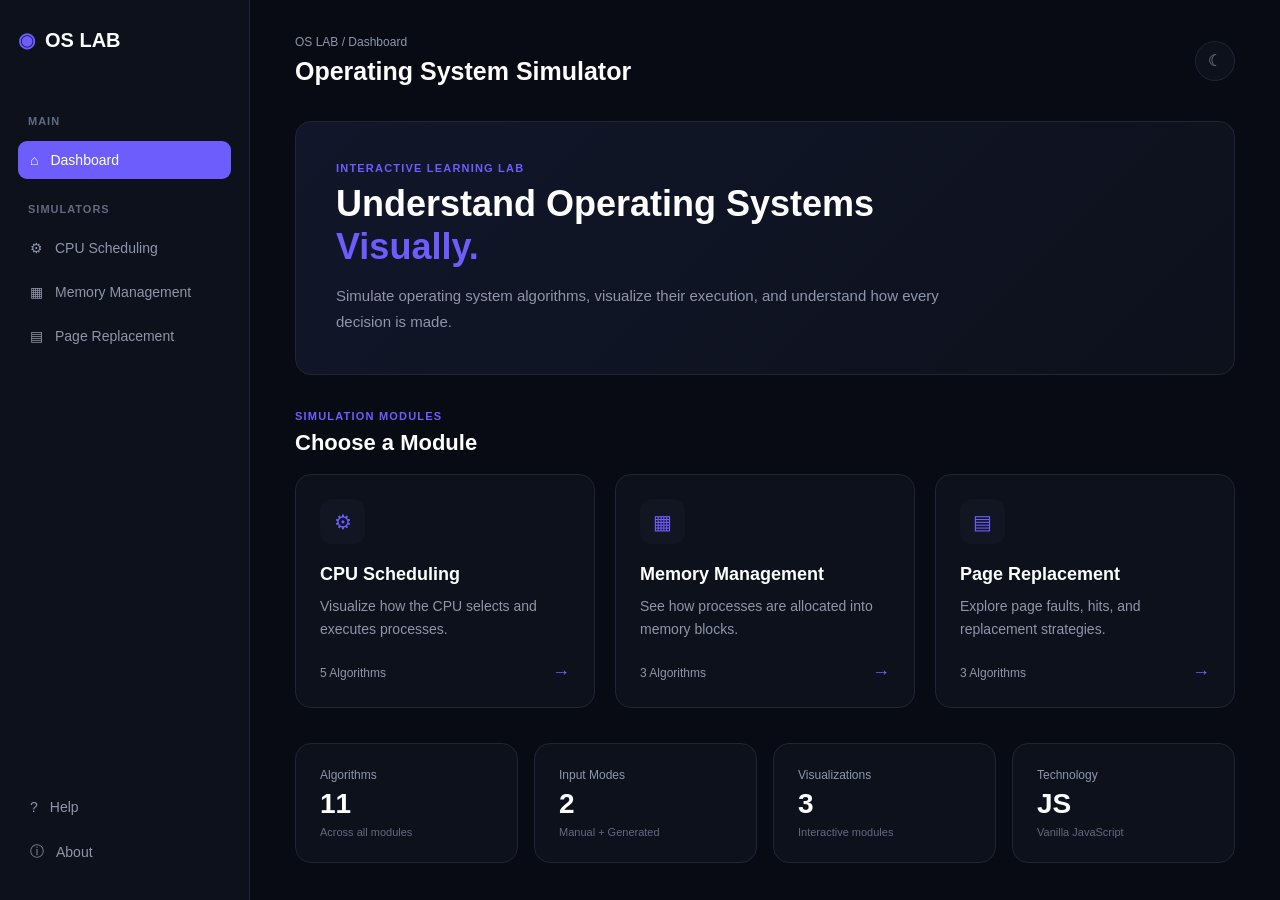
==== index.html @ 4fdc232c "Build OS Lab UI and theme functionality" ====
<!DOCTYPE html>
<html lang="en">

<head>

    <meta charset="UTF-8">

    <meta
        name="viewport"
        content="width=device-width, initial-scale=1.0"
    >

    <title>OS LAB - Dashboard</title>

    <link rel="stylesheet" href="css/style.css">
    <link rel="stylesheet" href="css/components.css">
    <link rel="stylesheet" href="css/dashboard.css">
    <link rel="stylesheet" href="css/responsive.css">

</head>


<body>

    <div class="app">

        <!-- =========================
             SIDEBAR
        ========================== -->

        <aside class="sidebar">

            <div class="logo">

                <span class="logo-icon">◉</span>

                <span>OS LAB</span>

            </div>


            <nav class="navigation">

                <p class="nav-heading">MAIN</p>

                <a
                    href="index.html"
                    class="nav-item active"
                >
                    <span>⌂</span>
                    <span>Dashboard</span>
                </a>


                <p class="nav-heading">SIMULATORS</p>

                <a
                    href="pages/cpu.html"
                    class="nav-item"
                >
                    <span>⚙</span>
                    <span>CPU Scheduling</span>
                </a>


                <a
                    href="pages/memory.html"
                    class="nav-item"
                >
                    <span>▦</span>
                    <span>Memory Management</span>
                </a>


                <a
                    href="pages/paging.html"
                    class="nav-item"
                >
                    <span>▤</span>
                    <span>Page Replacement</span>
                </a>

            </nav>


            <div class="sidebar-bottom">

                <a
                    href="pages/help.html"
                    class="nav-item"
                >
                    <span>?</span>
                    <span>Help</span>
                </a>


                <a
                    href="pages/about.html"
                    class="nav-item"
                >
                    <span>ⓘ</span>
                    <span>About</span>
                </a>

            </div>

        </aside>


        <!-- =========================
             MAIN CONTENT
        ========================== -->

        <main class="main-content">


            <!-- TOP BAR -->

            <header class="topbar">

                <div>

                    <p class="breadcrumb">
                        OS LAB / Dashboard
                    </p>

                    <h1>
                        Operating System Simulator
                    </h1>

                </div>


                <button
                    class="theme-button"
                    id="themeToggle"
                    aria-label="Toggle theme"
                >
                    ☾
                </button>

            </header>


            <!-- =========================
                 WELCOME
            ========================== -->

            <section class="welcome-section">

                <div class="welcome-text">

                    <p class="eyebrow">
                        INTERACTIVE LEARNING LAB
                    </p>

                    <h2>
                        Understand Operating Systems
                        <span>Visually.</span>
                    </h2>

                    <p>
                        Simulate operating system algorithms,
                        visualize their execution, and understand
                        how every decision is made.
                    </p>

                </div>

            </section>


            <!-- =========================
                 MODULES
            ========================== -->

            <section class="modules-section">

                <div class="section-header">

                    <div>

                        <p class="eyebrow">
                            SIMULATION MODULES
                        </p>

                        <h2>
                            Choose a Module
                        </h2>

                    </div>

                </div>


                <div class="module-grid">


                    <!-- CPU -->

                    <a
                        href="pages/cpu.html"
                        class="module-card"
                    >

                        <div class="card-icon">
                            ⚙
                        </div>

                        <h3>
                            CPU Scheduling
                        </h3>

                        <p>
                            Visualize how the CPU selects
                            and executes processes.
                        </p>

                        <div class="card-footer">

                            <span>
                                5 Algorithms
                            </span>

                            <span class="arrow">
                                →
                            </span>

                        </div>

                    </a>


                    <!-- MEMORY -->

                    <a
                        href="pages/memory.html"
                        class="module-card"
                    >

                        <div class="card-icon">
                            ▦
                        </div>

                        <h3>
                            Memory Management
                        </h3>

                        <p>
                            See how processes are allocated
                            into memory blocks.
                        </p>

                        <div class="card-footer">

                            <span>
                                3 Algorithms
                            </span>

                            <span class="arrow">
                                →
                            </span>

                        </div>

                    </a>


                    <!-- PAGING -->

                    <a
                        href="pages/paging.html"
                        class="module-card"
                    >

                        <div class="card-icon">
                            ▤
                        </div>

                        <h3>
                            Page Replacement
                        </h3>

                        <p>
                            Explore page faults, hits,
                            and replacement strategies.
                        </p>

                        <div class="card-footer">

                            <span>
                                3 Algorithms
                            </span>

                            <span class="arrow">
                                →
                            </span>

                        </div>

                    </a>

                </div>

            </section>


            <!-- =========================
                 STATISTICS
            ========================== -->

            <section class="stats-section">


                <article class="stat-card">

                    <span class="stat-label">
                        Algorithms
                    </span>

                    <strong>
                        11
                    </strong>

                    <span class="stat-description">
                        Across all modules
                    </span>

                </article>


                <article class="stat-card">

                    <span class="stat-label">
                        Input Modes
                    </span>

                    <strong>
                        2
                    </strong>

                    <span class="stat-description">
                        Manual + Generated
                    </span>

                </article>


                <article class="stat-card">

                    <span class="stat-label">
                        Visualizations
                    </span>

                    <strong>
                        3
                    </strong>

                    <span class="stat-description">
                        Interactive modules
                    </span>

                </article>


                <article class="stat-card">

                    <span class="stat-label">
                        Technology
                    </span>

                    <strong>
                        JS
                    </strong>

                    <span class="stat-description">
                        Vanilla JavaScript
                    </span>

                </article>

            </section>

        </main>

    </div>


    <script type="module" src="js/app.js"></script>

</body>

</html>
---- css/style.css ----
/* =================================
   OS LAB - GLOBAL STYLES
================================= */


/* ---------- RESET ---------- */

* {
    margin: 0;
    padding: 0;
    box-sizing: border-box;
}


/* ---------- VARIABLES ---------- */

:root {
    --bg: #080b14;
    --surface: #0d111c;
    --surface-light: #111622;

    --border: #202637;
    --border-light: #293044;

    --text: #ffffff;
    --text-muted: #8d96aa;

    --accent: #6d5dfc;
    --accent-hover: #7b6cff;

    --danger: #ff6b6b;

    --radius: 16px;
    --small-radius: 9px;

    --space: 24px;
}


/* ---------- BODY ---------- */

body {
    font-family: Arial, sans-serif;

    background: var(--bg);
    color: var(--text);

    min-height: 100vh;
}


/* ---------- LINKS ---------- */

a {
    color: inherit;
    text-decoration: none;
}


/* ---------- BUTTONS ---------- */

button,
input,
select {
    font: inherit;
}


/* ---------- APPLICATION ---------- */

.app {
    display: flex;
    min-height: 100vh;
}


/* ---------- SIDEBAR ---------- */

.sidebar {
    width: 250px;
    min-height: 100vh;

    background: var(--surface);

    border-right: 1px solid var(--border);

    padding: 28px 18px;

    display: flex;
    flex-direction: column;

    flex-shrink: 0;
}


/* ---------- LOGO ---------- */

.logo {
    display: flex;
    align-items: center;
    gap: 10px;

    font-size: 20px;
    font-weight: bold;

    margin-bottom: 45px;
}

.logo-icon {
    color: var(--accent);
}


/* ---------- NAVIGATION ---------- */

.navigation {
    display: flex;
    flex-direction: column;
    gap: 6px;
}

.nav-heading {
    color: #606a80;

    font-size: 11px;
    font-weight: bold;

    letter-spacing: 1px;

    margin: 18px 10px 8px;
}


.nav-item {
    width: 100%;

    display: flex;
    align-items: center;

    gap: 12px;

    padding: 11px 12px;

    background: transparent;

    color: var(--text-muted);

    border: none;
    border-radius: var(--small-radius);

    font-size: 14px;

    cursor: pointer;

    text-align: left;

    transition: 0.2s;
}


.nav-item:hover {
    background: var(--surface-light);
    color: var(--text);
}


.nav-item.active {
    background: var(--accent);
    color: var(--text);
}


/* ---------- SIDEBAR BOTTOM ---------- */

.sidebar-bottom {
    margin-top: auto;

    display: flex;
    flex-direction: column;

    gap: 6px;
}


/* ---------- MAIN CONTENT ---------- */

.main-content {
    flex: 1;

    min-width: 0;

    padding: 35px 45px;

    overflow-y: auto;
}


/* ---------- TOP BAR ---------- */

.topbar {
    display: flex;

    align-items: center;
    justify-content: space-between;

    margin-bottom: 35px;
}


.breadcrumb {
    color: var(--text-muted);

    font-size: 12px;

    margin-bottom: 8px;
}


.topbar h1 {
    font-size: 25px;
}


/* ---------- THEME BUTTON ---------- */

.theme-button {
    width: 40px;
    height: 40px;

    background: var(--surface);

    color: var(--text-muted);

    border: 1px solid var(--border);

    border-radius: 50%;

    cursor: pointer;

    transition: 0.2s;
}


.theme-button:hover {
    color: var(--text);
    border-color: var(--accent);
}


/* ---------- COMMON TEXT ---------- */

.eyebrow {
    color: var(--accent);

    font-size: 11px;
    font-weight: bold;

    letter-spacing: 1.2px;

    margin-bottom: 8px;
}


.section-header {
    display: flex;

    align-items: center;
    justify-content: space-between;

    gap: 20px;
}


.empty-state {
    color: var(--text-muted);

    text-align: center;

    padding: 30px 15px;
}


/* =================================
   LIGHT THEME
================================= */

body.light-mode {
    --bg: #f4f6fb;
    --surface: #ffffff;
    --surface-light: #eef1f7;

    --border: #dce1eb;
    --border-light: #cbd2df;

    --text: #0c0109;
    --text-muted: #667085;

    --accent: #5b4ee8;
    --accent-hover: #4d41d5;

    --danger: #e05252;
}
---- css/components.css ----
/* =================================
   OS LAB - REUSABLE COMPONENTS
================================= */


/* ---------- CARDS ---------- */

.simulator-card,
.info-card,
.stat-card {
    background: var(--surface);

    border: 1px solid var(--border);

    border-radius: var(--radius);

    padding: var(--space);
}


/* ---------- BUTTONS ---------- */

.primary-button {
    padding: 12px 20px;

    background: var(--accent);
    color: var(--text);

    border: none;
    border-radius: var(--small-radius);

    cursor: pointer;

    font-weight: 600;

    transition: 0.2s;
}


.primary-button:hover {
    background: var(--accent-hover);

    transform: translateY(-2px);
}


.secondary-button {
    padding: 10px 16px;

    background: transparent;
    color: var(--text-muted);

    border: 1px solid var(--border-light);

    border-radius: var(--small-radius);

    cursor: pointer;

    transition: 0.2s;
}


.secondary-button:hover {
    color: var(--text);
    border-color: var(--accent);
}


/* ---------- FORM CONTROLS ---------- */

.control-group {
    display: flex;

    flex-direction: column;

    gap: 8px;
}


.control-group label {
    color: var(--text-muted);

    font-size: 13px;
}


.control-group input,
.control-group select {
    min-height: 42px;

    background: var(--surface-light);

    color: var(--text);

    border: 1px solid var(--border-light);

    border-radius: var(--small-radius);

    padding: 9px 12px;

    outline: none;
}


.control-group input:focus,
.control-group select:focus {
    border-color: var(--accent);
}


/* ---------- MODE BUTTONS ---------- */

.mode-buttons {
    display: flex;

    gap: 12px;

    margin-top: 18px;
}


.mode-button {
    padding: 11px 20px;

    background: var(--surface-light);
    color: var(--text-muted);

    border: 1px solid var(--border-light);

    border-radius: var(--small-radius);

    cursor: pointer;

    transition: 0.2s;
}


.mode-button:hover {
    color: var(--text);
    border-color: var(--accent);
}


.mode-button.active {
    background: var(--accent);
    color: var(--text);

    border-color: var(--accent);
}


/* ---------- DATA TABLE ---------- */

.table-container {
    width: 100%;

    overflow-x: auto;

    margin-top: 20px;
}


.data-table {
    width: 100%;

    border-collapse: collapse;
}


.data-table th {
    padding: 13px 12px;

    color: var(--text-muted);

    font-size: 11px;

    text-align: left;

    text-transform: uppercase;

    border-bottom: 1px solid var(--border-light);
}


.data-table td {
    padding: 12px;

    border-bottom: 1px solid var(--border);
}


/* ---------- TABLE INPUT ---------- */

.data-table input {
    width: 100%;

    min-width: 70px;

    background: var(--surface-light);

    color: var(--text);

    border: 1px solid var(--border-light);

    border-radius: 7px;

    padding: 9px;

    outline: none;
}


.data-table input:focus {
    border-color: var(--accent);
}


/* ---------- DELETE BUTTON ---------- */

.delete-button {
    width: 32px;
    height: 32px;

    background: transparent;

    color: var(--text-muted);

    border: 1px solid var(--border-light);

    border-radius: 7px;

    cursor: pointer;

    font-size: 18px;
}


.delete-button:hover {
    color: var(--danger);

    border-color: var(--danger);
}


/* ---------- METRIC CARD ---------- */

.metric-card {
    background: var(--surface-light);

    border: 1px solid var(--border);

    border-radius: var(--small-radius);

    padding: 18px;
}


.metric-card span {
    display: block;

    color: var(--text-muted);

    font-size: 12px;

    margin-bottom: 8px;
}


.metric-card strong {
    font-size: 24px;
}
---- css/dashboard.css ----
/* =================================
   OS LAB - DASHBOARD
================================= */


/* ---------- WELCOME ---------- */

.welcome-section {
    background:
        linear-gradient(
            135deg,
            #11162a,
            #0d111c
        );

    border: 1px solid var(--border);

    border-radius: var(--radius);

    padding: 40px;

    margin-bottom: 35px;
}


.welcome-text {
    max-width: 650px;
}


.welcome-text h2 {
    font-size: 36px;

    line-height: 1.2;

    margin-bottom: 15px;
}


.welcome-text h2 span {
    color: var(--accent);
}


.welcome-text p:last-child {
    color: var(--text-muted);

    font-size: 15px;

    line-height: 1.7;
}


/* ---------- MODULES ---------- */

.modules-section {
    margin-bottom: 35px;
}


.modules-section .section-header {
    margin-bottom: 18px;
}


.modules-section h2 {
    font-size: 22px;
}


/* ---------- MODULE GRID ---------- */

.module-grid {
    display: grid;

    grid-template-columns: repeat(3, 1fr);

    gap: 20px;
}


/* ---------- MODULE CARD ---------- */

.module-card {
    background: var(--surface);

    border: 1px solid var(--border);

    border-radius: var(--radius);

    padding: 24px;

    transition: 0.25s;
}


.module-card:hover {
    transform: translateY(-4px);

    border-color: var(--accent);
}


.card-icon {
    width: 45px;
    height: 45px;

    display: flex;

    align-items: center;
    justify-content: center;

    background: var(--surface-light);

    border-radius: 12px;

    margin-bottom: 20px;

    font-size: 20px;

    color: var(--accent);
}


.module-card h3 {
    font-size: 18px;

    margin-bottom: 10px;
}


.module-card p {
    color: var(--text-muted);

    font-size: 14px;

    line-height: 1.6;

    margin-bottom: 22px;
}


.card-footer {
    display: flex;

    align-items: center;
    justify-content: space-between;

    color: var(--text-muted);

    font-size: 12px;
}


.arrow {
    color: var(--accent);

    font-size: 18px;
}


/* ---------- STATISTICS ---------- */

.stats-section {
    display: grid;

    grid-template-columns: repeat(4, 1fr);

    gap: 16px;
}


.stat-card {
    display: flex;

    flex-direction: column;

    gap: 6px;
}


.stat-label {
    color: var(--text-muted);

    font-size: 12px;
}


.stat-card strong {
    font-size: 28px;
}


.stat-description {
    color: #606a80;

    font-size: 11px;
}
---- css/responsive.css ----
/* =================================
   OS LAB - RESPONSIVE DESIGN
================================= */


/* ---------- TABLET ---------- */

@media (max-width: 1000px) {

    .sidebar {
        width: 210px;
    }

    .main-content {
        padding: 30px;
    }

    .module-grid {
        grid-template-columns: repeat(2, 1fr);
    }

    .stats-section {
        grid-template-columns: repeat(2, 1fr);
    }

    .metrics-grid {
        grid-template-columns: repeat(2, 1fr);
    }

}


/* ---------- MOBILE ---------- */

@media (max-width: 700px) {

    .app {
        flex-direction: column;
    }


    .sidebar {
        width: 100%;
        min-height: auto;

        padding: 15px;

        border-right: none;
        border-bottom: 1px solid var(--border);
    }


    .logo {
        margin-bottom: 15px;
    }


    .navigation,
    .sidebar-bottom {
        flex-direction: row;

        overflow-x: auto;
    }


    .nav-heading {
        display: none;
    }


    .nav-item {
        white-space: nowrap;

        width: auto;
    }


    .main-content {
        padding: 22px 16px;
    }


    .topbar {
        margin-bottom: 25px;
    }


    .topbar h1 {
        font-size: 20px;
    }


    .welcome-section {
        padding: 28px 22px;
    }


    .welcome-text h2 {
        font-size: 28px;
    }


    .module-grid,
    .stats-section,
    .metrics-grid,
    .input-grid,
    .info-grid {
        grid-template-columns: 1fr;
    }


    .control-row {
        flex-direction: column;

        align-items: stretch;
    }


    .run-button {
        margin-left: 0;
    }


    .section-header {
        align-items: flex-start;
    }

}
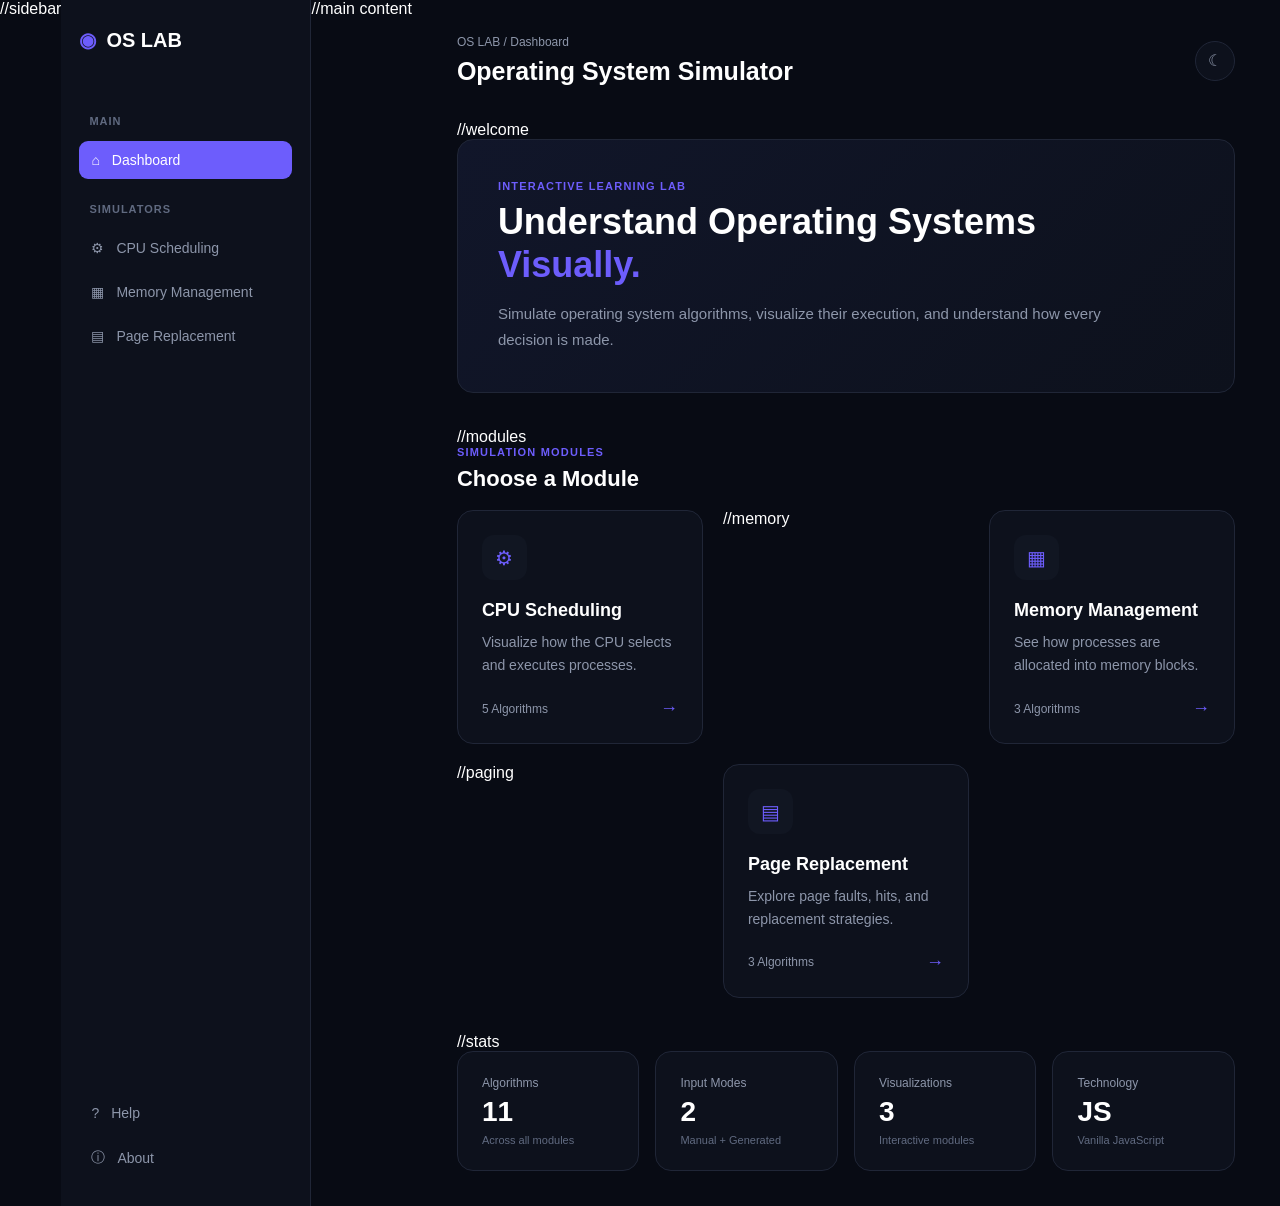
==== commit 227d33d5: "changes in the code and comments" ====
--- a/index.html
+++ b/index.html
@@ -24,9 +24,7 @@
 
     <div class="app">
 
-        <!-- =========================
-             SIDEBAR
-        ========================== -->
+        //sidebar
 
         <aside class="sidebar">
 
@@ -107,9 +105,7 @@
         </aside>
 
 
-        <!-- =========================
-             MAIN CONTENT
-        ========================== -->
+        //main content
 
         <main class="main-content">
 
@@ -142,9 +138,7 @@
             </header>
 
 
-            <!-- =========================
-                 WELCOME
-            ========================== -->
+            //welcome
 
             <section class="welcome-section">
 
@@ -170,9 +164,7 @@
             </section>
 
 
-            <!-- =========================
-                 MODULES
-            ========================== -->
+            //modules
 
             <section class="modules-section">
 
@@ -231,7 +223,7 @@
                     </a>
 
 
-                    <!-- MEMORY -->
+                    //memory
 
                     <a
                         href="pages/memory.html"
@@ -266,7 +258,7 @@
                     </a>
 
 
-                    <!-- PAGING -->
+                    //paging
 
                     <a
                         href="pages/paging.html"
@@ -305,9 +297,7 @@
             </section>
 
 
-            <!-- =========================
-                 STATISTICS
-            ========================== -->
+            //stats
 
             <section class="stats-section">
 
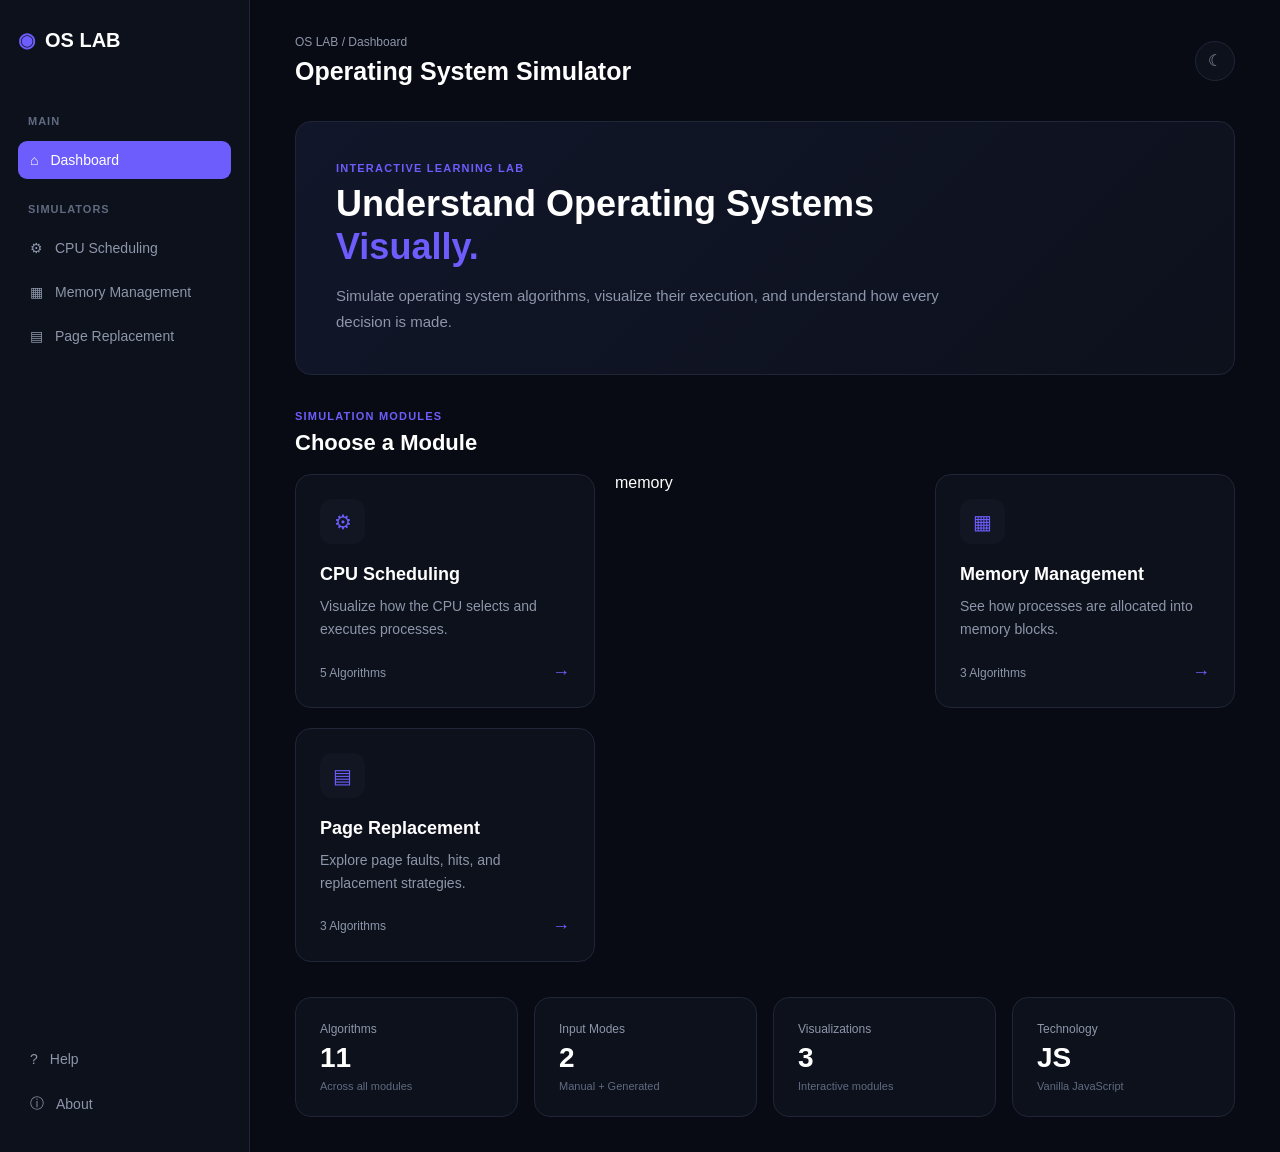
==== commit 440ab47b: "Added comments" ====
--- a/index.html
+++ b/index.html
@@ -24,7 +24,7 @@
 
     <div class="app">
 
-        //sidebar
+        <!-- sidebar -->
 
         <aside class="sidebar">
 
@@ -105,7 +105,7 @@
         </aside>
 
 
-        //main content
+        <!-- main content -->
 
         <main class="main-content">
 
@@ -138,7 +138,7 @@
             </header>
 
 
-            //welcome
+            <!-- welcome -->
 
             <section class="welcome-section">
 
@@ -164,7 +164,7 @@
             </section>
 
 
-            //modules
+             <!-- modules -->
 
             <section class="modules-section">
 
@@ -223,7 +223,7 @@
                     </a>
 
 
-                    //memory
+                     memory
 
                     <a
                         href="pages/memory.html"
@@ -258,7 +258,7 @@
                     </a>
 
 
-                    //paging
+                     <!-- paging -->
 
                     <a
                         href="pages/paging.html"
@@ -297,7 +297,7 @@
             </section>
 
 
-            //stats
+             <!-- stats -->
 
             <section class="stats-section">
 
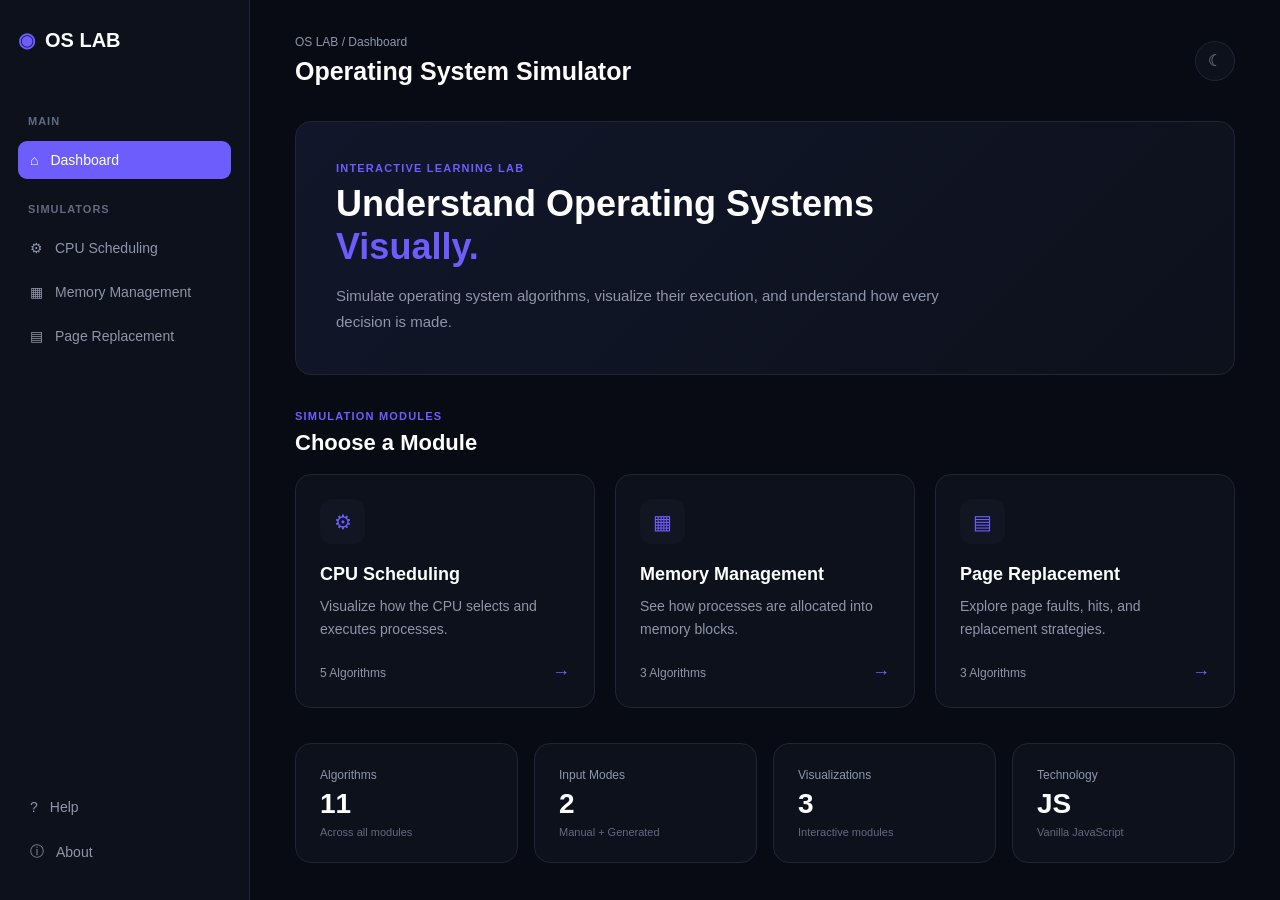
==== commit 6261e961: "Added comments" ====
--- a/index.html
+++ b/index.html
@@ -223,7 +223,7 @@
                     </a>
 
 
-                     memory
+                     <!-- memory -->
 
                     <a
                         href="pages/memory.html"
